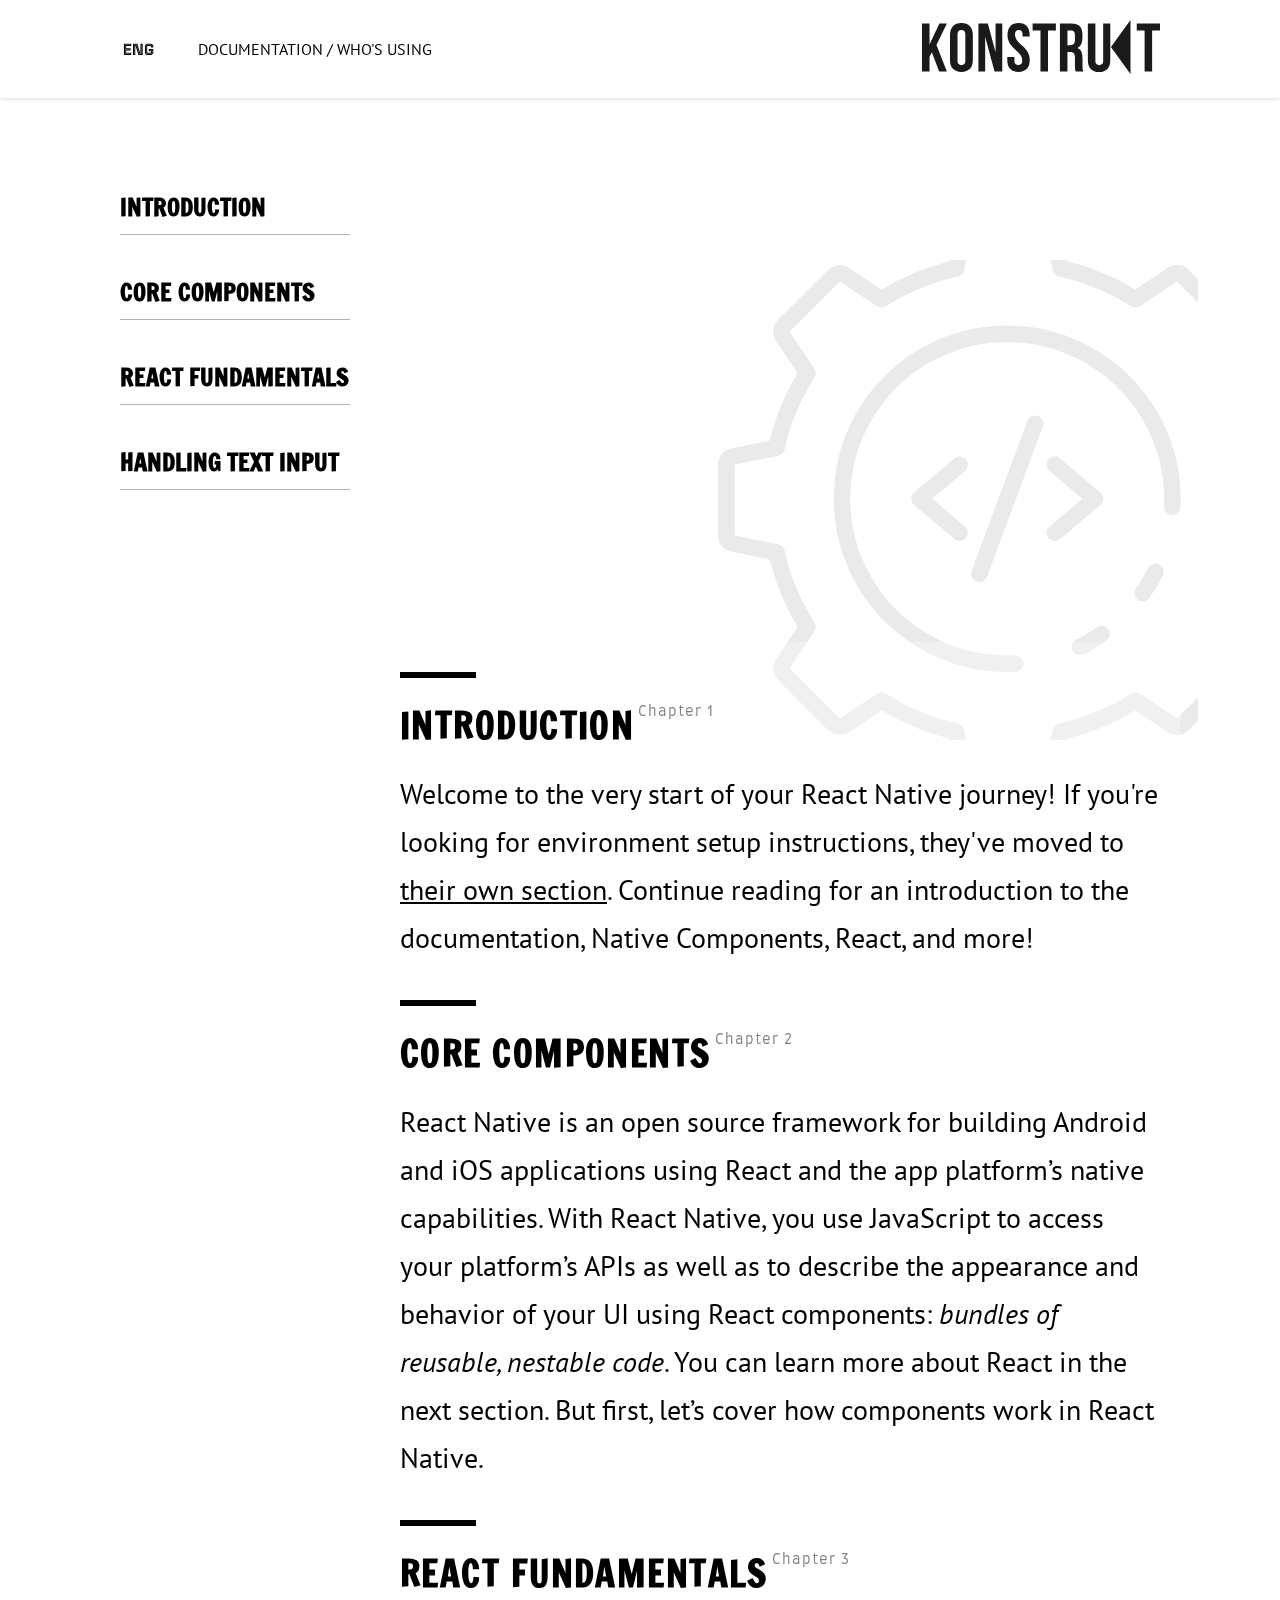
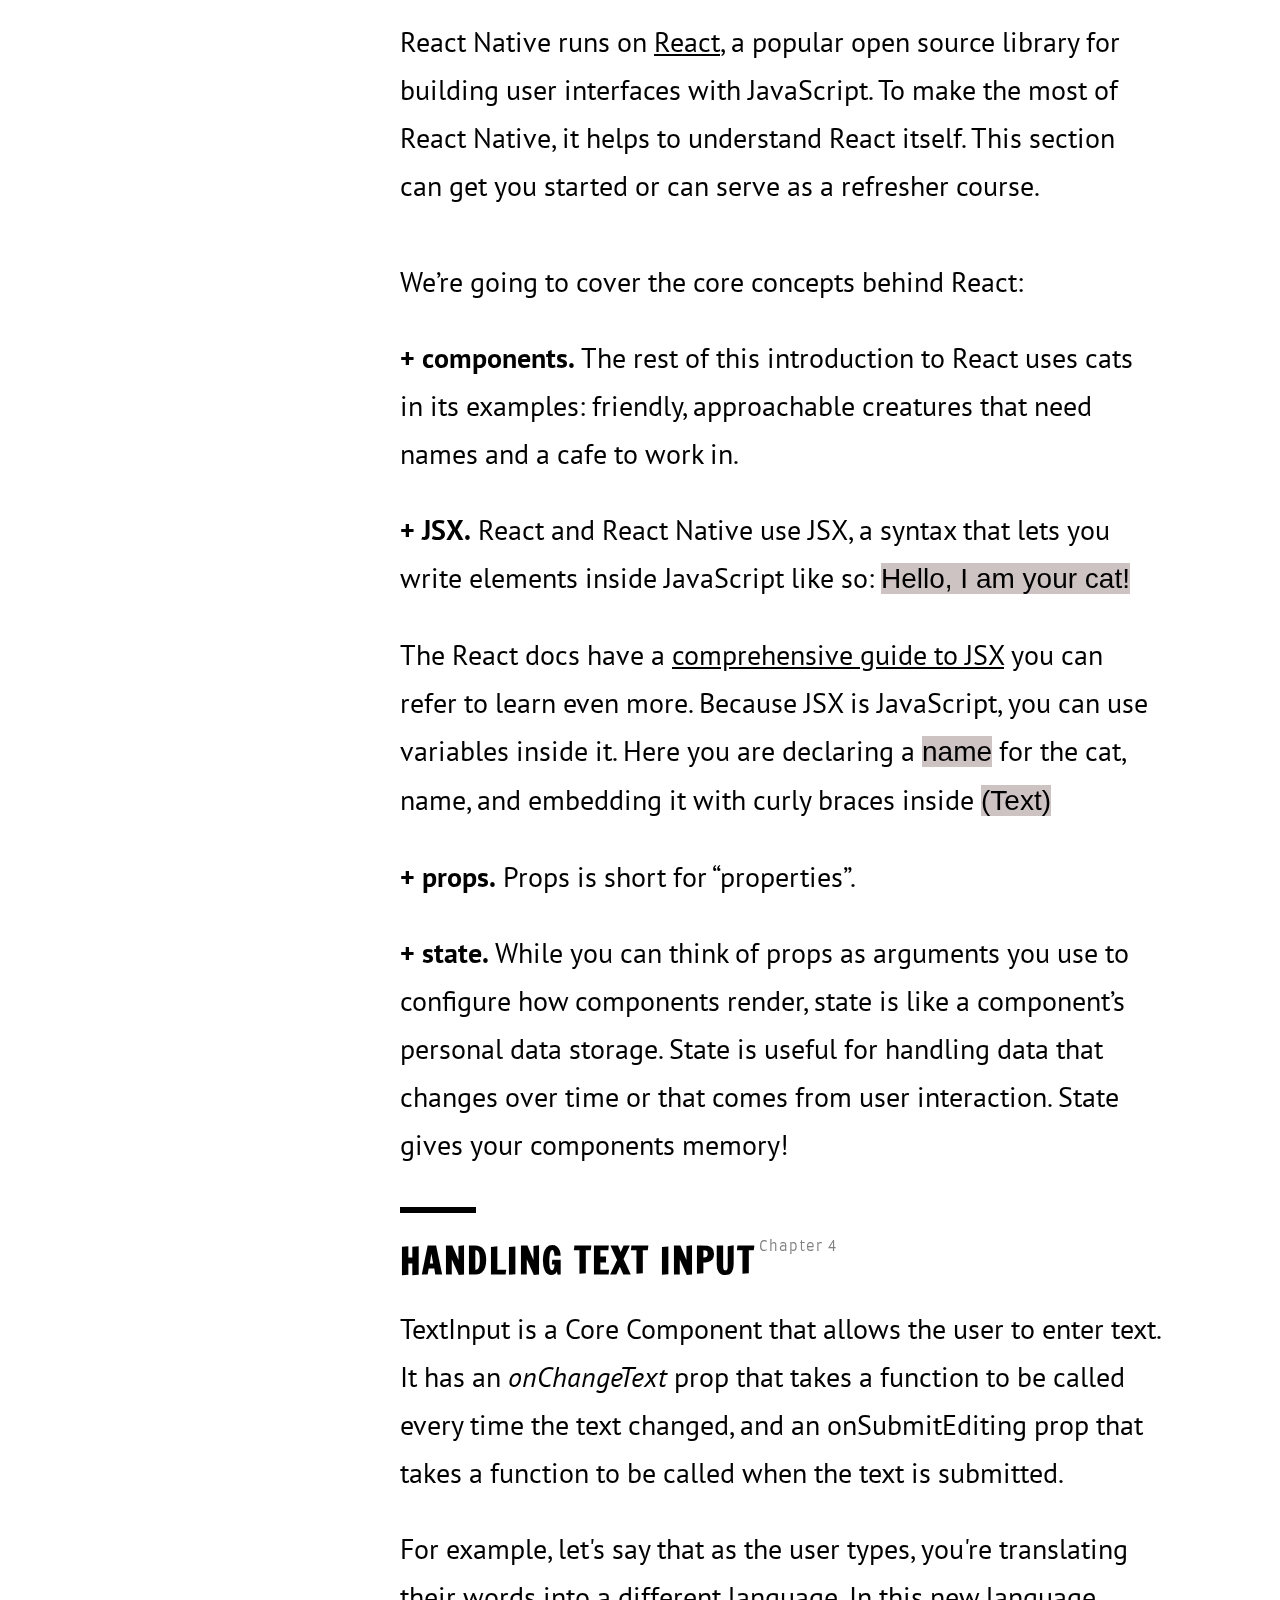
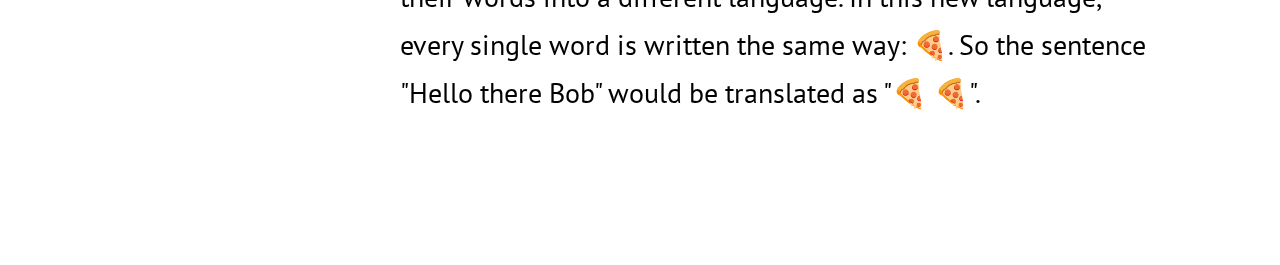
==== index.html @ cdc8ba78 "add content to HTML" ====
<!DOCTYPE html>
<html lang="en">
<head>
    <meta charset="UTF-8">
    <meta name="viewport" content="width=device-width, initial-scale=1.0">
    <title>CSS List</title>
    <link href="https://fonts.googleapis.com/css2?family=Francois+One&family=Farro:wght@300&family=PT+Sans:wght@400&family=Tourney:wght@700&display=swap" rel="stylesheet">
    <link rel="stylesheet" href="style.css">
</head>
<body>
    <header class="header">
        <div class="left-menu">
            <span class="eng">ENG</span>
            <span>DOCUMENTATION / WHO'S USING</span>
        </div>
        <div class="right-menu">
            <img src="img/company-logo-black.svg" alt="KONSTRUKT">
        </div>
    </header>

    <div class="pattern-container">
        <img src="img/bg-picture.svg" alt="Vector">    
    </div>

    <div class="side-menu">
        <div class="menu-item">INTRODUCTION</div>
        <div class="menu-item">CORE COMPONENTS</div>
        <div class="menu-item">REACT FUNDAMENTALS</div>
        <div class="menu-item">HANDLING TEXT INPUT</div>
    </div>

    <div class="content"> 
        <img src="img/divider.svg" alt="Line" class="title-divider">
        <br>
        <br>
        <div class="main-title">
            INTRODUCTION
            <span class="chapter">Chapter 1</span>
        </div>
        <p class="text">Welcome to the very start of your React Native journey! If you're looking for environment setup instructions, they've moved to <u>their own section</u>. Continue reading for an introduction to the documentation, Native Components, React, and more!</p>

        <img src="img/divider.svg" alt="Line" class="title-divider">
        <br>
        <br>
        <div class="main-title">
            CORE COMPONENTS
            <span class="chapter">Chapter 2</span>
        </div>
        <p class="text">React Native is an open source framework for building Android and iOS applications using React and the app platform’s native capabilities. With React Native, you use JavaScript to access your platform’s APIs as well as to describe the appearance and behavior of your UI using React components: <i>bundles of reusable, nestable code</i>. You can learn more about React in the next section. But first, let’s cover how components work in React Native.</p>

        <img src="img/divider.svg" alt="Line" class="title-divider">
        <br>
        <br>
        <div class="main-title">
            REACT FUNDAMENTALS
            <span class="chapter">Chapter 3</span>
        </div>
        <p class="text">React Native runs on <u>React</u>, a popular open source library for building user interfaces with JavaScript. To make the most of React Native, it helps to understand React itself. This section can get you started or can serve as a refresher course.
            <br><br>We’re going to cover the core concepts behind React:</p>
        <p class="text"><span class="highlight">+ components.</span> The rest of this introduction to React uses cats in its examples: friendly, approachable creatures that need names and a cafe to work in.</p>
        <p class="text"><span class="highlight">+ JSX.</span> React and React Native use JSX, a syntax that lets you write elements inside JavaScript like so: <span class="highlighted-text">Hello, I am your cat!</span></p>
        <p class="text">The React docs have a <u>comprehensive guide to JSX</u> you can refer to learn even more. Because JSX is JavaScript, you can use variables inside it. Here you are declaring a <span class="highlighted-text">name</span> for the cat, name, and embedding it with curly braces inside <span class="highlighted-text">(Text)</span></p>
        <p class="text"><span class="highlight">+ props.</span> Props is short for “properties”.</p>
        <p class="text"><span class="highlight">+ state.</span> While you can think of props as arguments you use to configure how components render, state is like a component’s personal data storage. State is useful for handling data that changes over time or that comes from user interaction. State gives your components memory!</p>

        <img src="img/divider.svg" alt="Line" class="title-divider">
        <br>
        <br>
        <div class="main-title">
            HANDLING TEXT INPUT
            <span class="chapter">Chapter 4</span>
        </div>
        <p class="text">TextInput is a Core Component that allows the user to enter text. It has an <i>onChangeText</i> prop that takes a function to be called every time the text changed, and an onSubmitEditing prop that takes a function to be called when the text is submitted.</p>
        <p class="text">For example, let's say that as the user types, you're translating their words into a different language. In this new language, every single word is written the same way: 🍕. So the sentence "Hello there Bob" would be translated as "🍕 🍕".</p>
    </div>
</body>
</html>
---- style.css ----
body {
  font-family: 'PT Sans', sans-serif; 
  margin: 100px;
  padding-top: 80px;
}

.main-title {
  font-family: 'Francois One', sans-serif;
  font-size: 36px;
  font-weight: bold; 
  line-height: 48px;
  letter-spacing: 0.04em;
  text-align: left;
  color: black;
  display: inline-flex;
  align-items: baseline; 
  text-align: center;
}

.chapter {
  font-family: 'Farro', sans-serif;
  font-size: 14px; 
  font-weight: 300;
  line-height: 30px;
  letter-spacing: 1px;
  color: grey;
  position: relative;
  top: -23px; 
  margin-left: 4px;
}

.text {
  font-family: 'PT Sans', sans-serif;
  font-size: 28px;
  font-weight: 400;
  line-height: 48px;
  text-align: left;
  margin-top: 20px;
}

i { 
  font-style: italic;
}

u { 
  text-decoration: underline;
}

.highlight {
  font-family: 'PT Sans', sans-serif;
  font-size: 28px;
  line-height: 48px;
  margin-top: 20px;
  color: rgb(0, 0, 0);
  font-weight: 800;
}

.highlighted-text {
  background-color: #cdc3c3; 
  font-family: Arial, sans-serif; 
  font-size: 28px; 
}

.header {
  display: flex;
  justify-content: space-between;
  align-items: center;
  padding: 20px;
  background-color: #ffffff;
  position: fixed; 
  top: 0; 
  left: 0; 
  right: 20px;
  width: 100%; 
  z-index: 1000; 
  box-shadow: 0 2px 4px rgba(0,0,0,0.1);
}

.header .left-menu span:first-child {
  margin-left: 103px;
  margin-right: 40px;
  font-weight: bold; 
  color: black; 
}

.header .left-menu .eng {
  font-family: 'Tourney', sans-serif;
  
}

.header .right-menu img {
  margin-right: 100px;
}

* {
  box-sizing: border-box;
}

.pattern-container {
  position: fixed;
  top: 260px; 
  left: calc(100% - 812px); 
  width: 800px;
  height: 800px; 
  z-index: -1;
  transform: translateX(250px); 
}

.pattern-container img {
  width: 60%;
  height: 60%;
  object-fit: cover;
}

.content {
  position: relative;
  z-index: 1;
  background-color: rgba(300, 300, 300, 0.3); 
  padding: 20px;
  margin-left: 280px;
 
  

}

.title-divider {
  width: 10%; 
  height: auto;
}

.side-menu {
  position: -webkit-sticky; /* Для поддержки Safari */
  position: sticky;
  top: 150px; /* Расстояние от верха экрана */
  left: 120px; /* Смещение от левого края */
  width: 385px; /* Ширина side-menu */
  height: 462px; /* Высота side-menu */
  padding: 10px 0 0 0; /* Внутренние отступы */
  background-color: rgba(255, 255, 255, 0); /* Полупрозрачный фон для улучшения читаемости текста */
  z-index: 2;
  gap: 70px; /* Разрыв между элементами */
}

.side-menu .menu-item {
  font-family: 'Francois One', sans-serif;
  font-size: 24px;
  font-weight: bold; 
  margin-bottom: 40px;
  border-bottom: 1px solid #b7b3b3;
  padding-bottom: 10px;
  width: 230px;
}
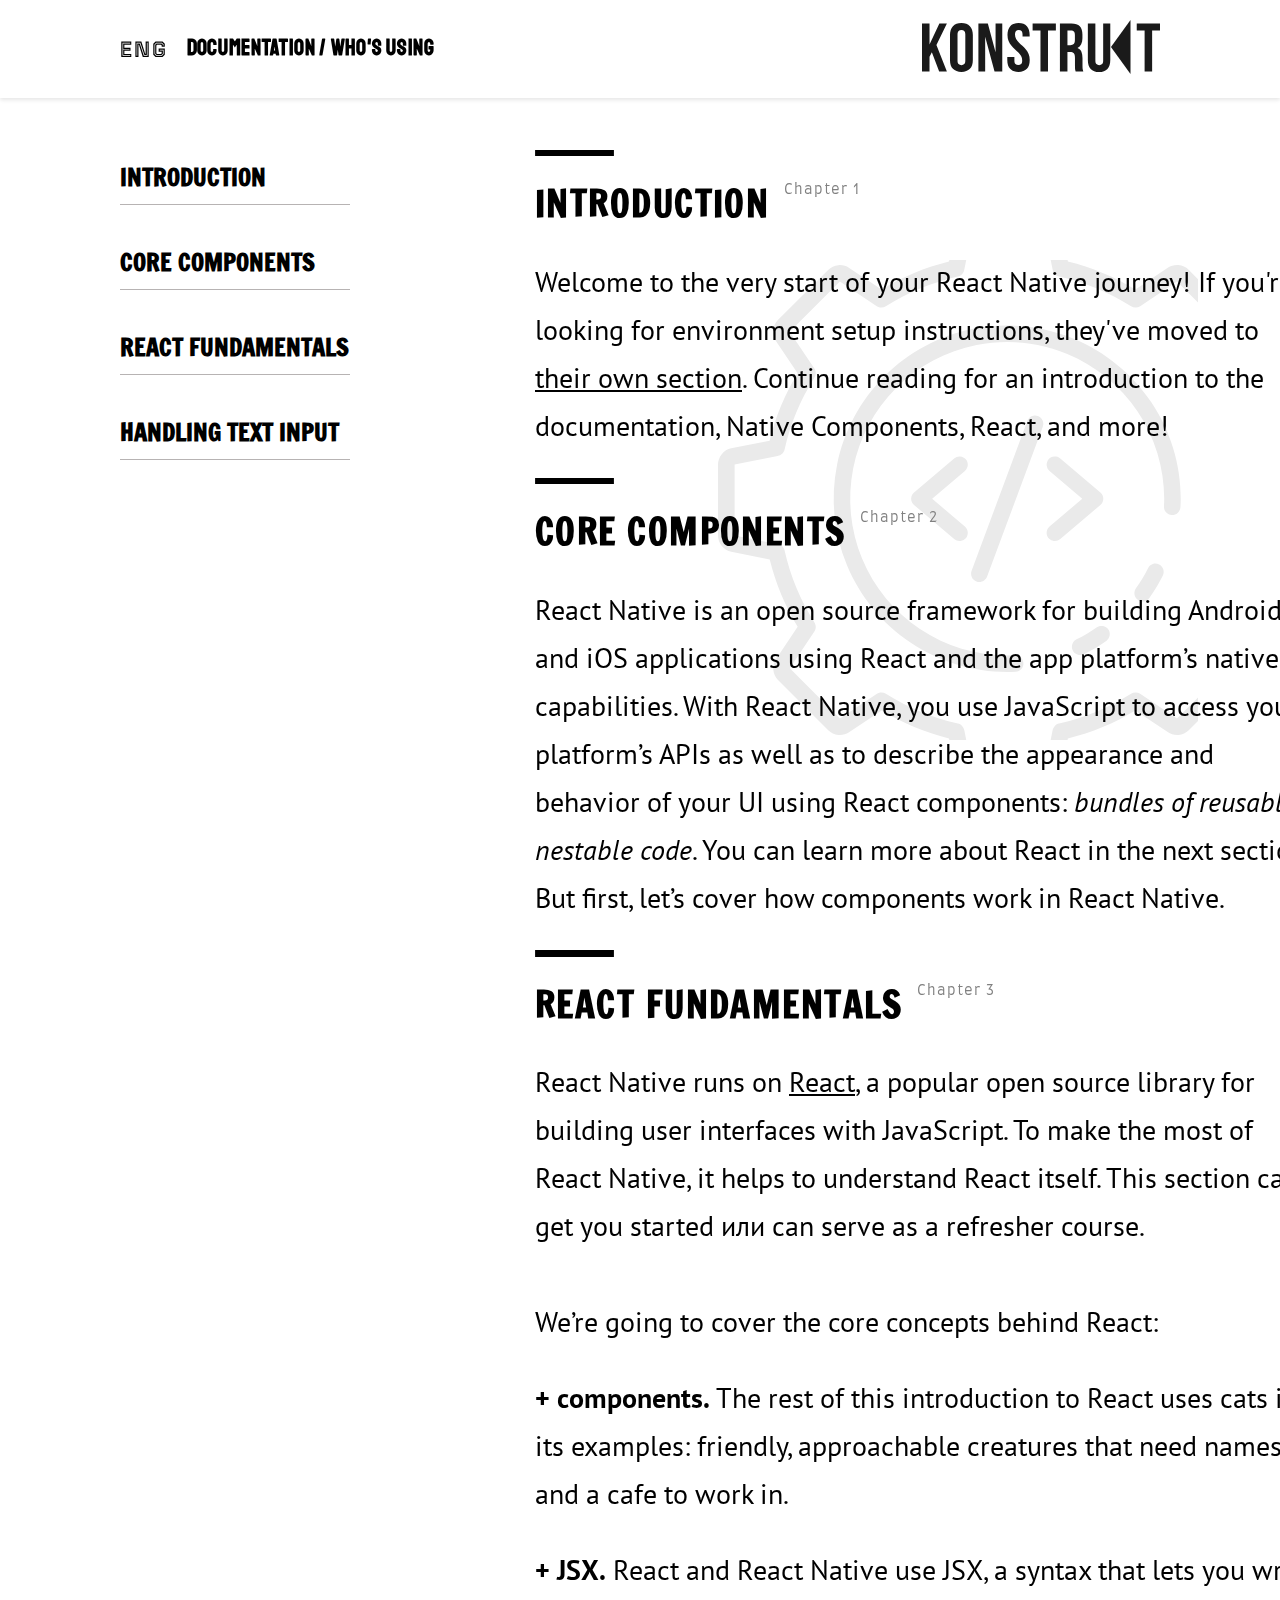
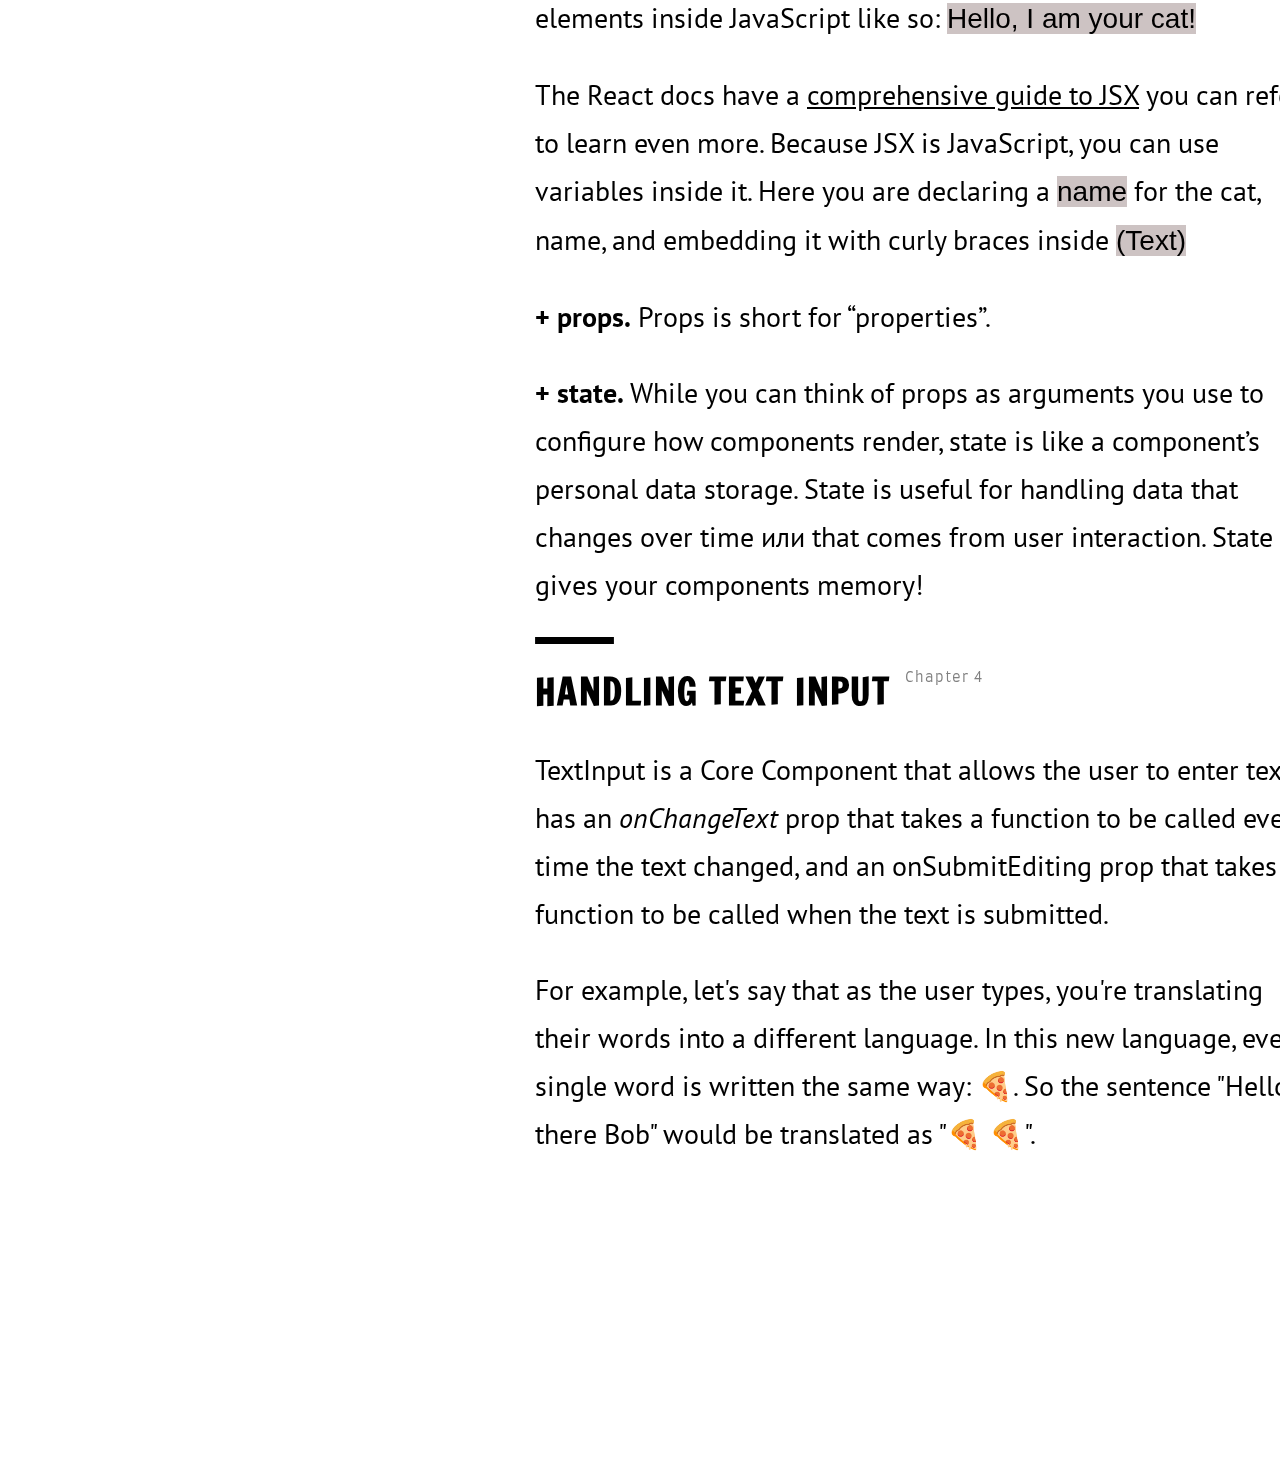
==== commit 41ec270a: "inital commit" ====
--- a/index.html
+++ b/index.html
@@ -1,77 +1,135 @@
 <!DOCTYPE html>
 <html lang="en">
-<head>
-    <meta charset="UTF-8">
-    <meta name="viewport" content="width=device-width, initial-scale=1.0">
-    <title>CSS List</title>
-    <link href="https://fonts.googleapis.com/css2?family=Francois+One&family=Farro:wght@300&family=PT+Sans:wght@400&family=Tourney:wght@700&display=swap" rel="stylesheet">
-    <link rel="stylesheet" href="style.css">
-</head>
-<body>
+  <head>
+    <meta charset="UTF-8" />
+    <meta name="viewport" content="width=device-width, initial-scale=1.0" />
+    <title>React Native Documentation</title>
+    <link
+      href="https://fonts.googleapis.com/css2?family=Francois+One&family=Farro:wght@300&family=PT+Sans:wght@400&display=swap"
+      rel="stylesheet"
+    />
+    <link
+      href="https://fonts.googleapis.com/css2?family=Staatliches&family=Tourney:wght@600&display=swap"
+      rel="stylesheet"
+    />
+    <link rel="stylesheet" href="style.css" />
+  </head>
+  <body>
     <header class="header">
-        <div class="left-menu">
-            <span class="eng">ENG</span>
-            <span>DOCUMENTATION / WHO'S USING</span>
-        </div>
-        <div class="right-menu">
-            <img src="img/company-logo-black.svg" alt="KONSTRUKT">
-        </div>
+      <div class="left-menu">
+        <a href="#" class="eng">ENG</a>
+        <a href="#" class="doc-link">DOCUMENTATION / WHO'S USING</a>
+      </div>
+      <div class="right-menu">
+        <a href="index.html">
+          <img src="img/company-logo-black.svg" alt="KONSTRUKT" />
+        </a>
+      </div>
     </header>
+    <div class="pattern-container">
+      <img src="img/bg-picture.svg" alt="Vector" />
+    </div>
+    <div class="side-menu">
+      <div class="menu-item">INTRODUCTION</div>
+      <div class="menu-item">CORE COMPONENTS</div>
+      <div class="menu-item">REACT FUNDAMENTALS</div>
+      <div class="menu-item">HANDLING TEXT INPUT</div>
+    </div>
+    <div class="content">
+      <section>
+        <img src="img/divider.svg" alt="Line" class="title-divider" />
+        <h2 class="main-title" id="introduction">
+          INTRODUCTION
+          <span class="chapter">Chapter 1</span>
+        </h2>
+        <p class="text">
+          Welcome to the very start of your React Native journey! If you're
+          looking for environment setup instructions, they've moved to
+          <u>their own section</u>. Continue reading for an introduction to the
+          documentation, Native Components, React, and more!
+        </p>
+      </section>
 
-    <div class="pattern-container">
-        <img src="img/bg-picture.svg" alt="Vector">    
+      <section>
+        <img src="img/divider.svg" alt="Line" class="title-divider" />
+        <h2 class="main-title" id="core-components">
+          CORE COMPONENTS
+          <span class="chapter">Chapter 2</span>
+        </h2>
+        <p class="text">
+          React Native is an open source framework for building Android and iOS
+          applications using React and the app platform’s native capabilities.
+          With React Native, you use JavaScript to access your platform’s APIs
+          as well as to describe the appearance and behavior of your UI using
+          React components: <i>bundles of reusable, nestable code</i>. You can
+          learn more about React in the next section. But first, let’s cover how
+          components work in React Native.
+        </p>
+      </section>
+
+      <section>
+        <img src="img/divider.svg" alt="Line" class="title-divider" />
+        <h2 class="main-title" id="react-fundamentals">
+          REACT FUNDAMENTALS
+          <span class="chapter">Chapter 3</span>
+        </h2>
+        <p class="text">
+          React Native runs on <u>React</u>, a popular open source library for
+          building user interfaces with JavaScript. To make the most of React
+          Native, it helps to understand React itself. This section can get you
+          started или can serve as a refresher course. <br /><br />We’re going
+          to cover the core concepts behind React:
+        </p>
+        <p class="text">
+          <span class="highlight">+ components.</span> The rest of this
+          introduction to React uses cats in its examples: friendly,
+          approachable creatures that need names and a cafe to work in.
+        </p>
+        <p class="text">
+          <span class="highlight">+ JSX.</span> React and React Native use JSX,
+          a syntax that lets you write elements inside JavaScript like so:
+          <span class="highlighted-text">Hello, I am your cat!</span>
+        </p>
+        <p class="text">
+          The React docs have a <u>comprehensive guide to JSX</u> you can refer
+          to learn even more. Because JSX is JavaScript, you can use variables
+          inside it. Here you are declaring a
+          <span class="highlighted-text">name</span> for the cat, name, and
+          embedding it with curly braces inside
+          <span class="highlighted-text">(Text)</span>
+        </p>
+        <p class="text">
+          <span class="highlight">+ props.</span> Props is short for
+          “properties”.
+        </p>
+        <p class="text">
+          <span class="highlight">+ state.</span> While you can think of props
+          as arguments you use to configure how components render, state is like
+          a component’s personal data storage. State is useful for handling data
+          that changes over time или that comes from user interaction. State
+          gives your components memory!
+        </p>
+      </section>
+
+      <section>
+        <img src="img/divider.svg" alt="Line" class="title-divider" />
+        <h2 class="main-title" id="handling-text-input">
+          HANDLING TEXT INPUT
+          <span class="chapter">Chapter 4</span>
+        </h2>
+        <p class="text">
+          TextInput is a Core Component that allows the user to enter text. It
+          has an <i>onChangeText</i> prop that takes a function to be called
+          every time the text changed, and an onSubmitEditing prop that takes a
+          function to be called when the text is submitted.
+        </p>
+        <p class="text">
+          For example, let's say that as the user types, you're translating
+          their words into a different language. In this new language, every
+          single word is written the same way: 🍕. So the sentence "Hello there
+          Bob" would be translated as "🍕 🍕".
+        </p>
+      </section>
     </div>
-
-    <div class="side-menu">
-        <div class="menu-item">INTRODUCTION</div>
-        <div class="menu-item">CORE COMPONENTS</div>
-        <div class="menu-item">REACT FUNDAMENTALS</div>
-        <div class="menu-item">HANDLING TEXT INPUT</div>
-    </div>
-
-    <div class="content"> 
-        <img src="img/divider.svg" alt="Line" class="title-divider">
-        <br>
-        <br>
-        <div class="main-title">
-            INTRODUCTION
-            <span class="chapter">Chapter 1</span>
-        </div>
-        <p class="text">Welcome to the very start of your React Native journey! If you're looking for environment setup instructions, they've moved to <u>their own section</u>. Continue reading for an introduction to the documentation, Native Components, React, and more!</p>
-
-        <img src="img/divider.svg" alt="Line" class="title-divider">
-        <br>
-        <br>
-        <div class="main-title">
-            CORE COMPONENTS
-            <span class="chapter">Chapter 2</span>
-        </div>
-        <p class="text">React Native is an open source framework for building Android and iOS applications using React and the app platform’s native capabilities. With React Native, you use JavaScript to access your platform’s APIs as well as to describe the appearance and behavior of your UI using React components: <i>bundles of reusable, nestable code</i>. You can learn more about React in the next section. But first, let’s cover how components work in React Native.</p>
-
-        <img src="img/divider.svg" alt="Line" class="title-divider">
-        <br>
-        <br>
-        <div class="main-title">
-            REACT FUNDAMENTALS
-            <span class="chapter">Chapter 3</span>
-        </div>
-        <p class="text">React Native runs on <u>React</u>, a popular open source library for building user interfaces with JavaScript. To make the most of React Native, it helps to understand React itself. This section can get you started or can serve as a refresher course.
-            <br><br>We’re going to cover the core concepts behind React:</p>
-        <p class="text"><span class="highlight">+ components.</span> The rest of this introduction to React uses cats in its examples: friendly, approachable creatures that need names and a cafe to work in.</p>
-        <p class="text"><span class="highlight">+ JSX.</span> React and React Native use JSX, a syntax that lets you write elements inside JavaScript like so: <span class="highlighted-text">Hello, I am your cat!</span></p>
-        <p class="text">The React docs have a <u>comprehensive guide to JSX</u> you can refer to learn even more. Because JSX is JavaScript, you can use variables inside it. Here you are declaring a <span class="highlighted-text">name</span> for the cat, name, and embedding it with curly braces inside <span class="highlighted-text">(Text)</span></p>
-        <p class="text"><span class="highlight">+ props.</span> Props is short for “properties”.</p>
-        <p class="text"><span class="highlight">+ state.</span> While you can think of props as arguments you use to configure how components render, state is like a component’s personal data storage. State is useful for handling data that changes over time or that comes from user interaction. State gives your components memory!</p>
-
-        <img src="img/divider.svg" alt="Line" class="title-divider">
-        <br>
-        <br>
-        <div class="main-title">
-            HANDLING TEXT INPUT
-            <span class="chapter">Chapter 4</span>
-        </div>
-        <p class="text">TextInput is a Core Component that allows the user to enter text. It has an <i>onChangeText</i> prop that takes a function to be called every time the text changed, and an onSubmitEditing prop that takes a function to be called when the text is submitted.</p>
-        <p class="text">For example, let's say that as the user types, you're translating their words into a different language. In this new language, every single word is written the same way: 🍕. So the sentence "Hello there Bob" would be translated as "🍕 🍕".</p>
-    </div>
-</body>
+  </body>
 </html>
--- a/style.css
+++ b/style.css
@@ -1,7 +1,8 @@
 body {
   font-family: 'PT Sans', sans-serif; 
-  margin: 100px;
+  margin: 0;
   padding-top: 80px;
+  overflow-x: hidden;
 }
 
 .main-title {
@@ -12,9 +13,8 @@
   letter-spacing: 0.04em;
   text-align: left;
   color: black;
-  display: inline-flex;
-  align-items: baseline; 
-  text-align: center;
+  display: block;
+  margin-top: 10px; /* Добавлен отступ сверху */
 }
 
 .chapter {
@@ -70,7 +70,7 @@
   position: fixed; 
   top: 0; 
   left: 0; 
-  right: 20px;
+  right: 0;
   width: 100%; 
   z-index: 1000; 
   box-shadow: 0 2px 4px rgba(0,0,0,0.1);
@@ -85,11 +85,42 @@
 
 .header .left-menu .eng {
   font-family: 'Tourney', sans-serif;
-  
+  font-size: 22px;
+  font-weight: 600;
+  line-height: 18px;
+  letter-spacing: 0.06em;
+  text-align: center;
+  margin-left: 100px;
+}
+
+.header .right-menu a {
+  display: inline-block;
+  margin-right: 100px;
 }
 
 .header .right-menu img {
-  margin-right: 100px;
+  display: block;
+}
+
+.header .left-menu {
+  display: flex;
+  align-items: center;
+}
+
+.header .left-menu a {
+  font-weight: bold; 
+  color: black; 
+  text-decoration: none; 
+  margin-right: 20px; 
+}
+
+.doc-link {
+  font-family: 'Staatliches', sans-serif;
+  font-size: 22px;
+  font-weight: 400;
+  line-height: 27.5px;
+  letter-spacing: 0.03em;
+  text-align: left;
 }
 
 * {
@@ -112,33 +143,37 @@
   object-fit: cover;
 }
 
+.content-wrapper {
+  display: flex;
+  margin-top: 150px; /* Ensure content starts below the header */
+}
+
 .content {
-  position: relative;
-  z-index: 1;
-  background-color: rgba(300, 300, 300, 0.3); 
-  padding: 20px;
-  margin-left: 280px;
- 
-  
-
+  width: 785px;
+  height: 2931px;
+  position: absolute;
+  top: 150px;
+  left: 535px;
+  padding: 0 0 90px 0;
+  gap: 70px;
 }
 
 .title-divider {
   width: 10%; 
   height: auto;
+  margin-bottom: 10px; /* Добавлен отступ снизу */
 }
 
 .side-menu {
-  position: -webkit-sticky; /* Для поддержки Safari */
-  position: sticky;
-  top: 150px; /* Расстояние от верха экрана */
-  left: 120px; /* Смещение от левого края */
-  width: 385px; /* Ширина side-menu */
-  height: 462px; /* Высота side-menu */
-  padding: 10px 0 0 0; /* Внутренние отступы */
-  background-color: rgba(255, 255, 255, 0); /* Полупрозрачный фон для улучшения читаемости текста */
+  width: 385px;
+  height: 462px;
+  position: absolute;
+  top: 150px;
+  left: 120px;
+  padding: 10px 0 0 0; 
+  background-color: rgba(255, 255, 255, 0); 
   z-index: 2;
-  gap: 70px; /* Разрыв между элементами */
+  gap: 70px;
 }
 
 .side-menu .menu-item {
@@ -149,4 +184,7 @@
   border-bottom: 1px solid #b7b3b3;
   padding-bottom: 10px;
   width: 230px;
+  display: block;
+  color: black;
+  text-decoration: none;
 }
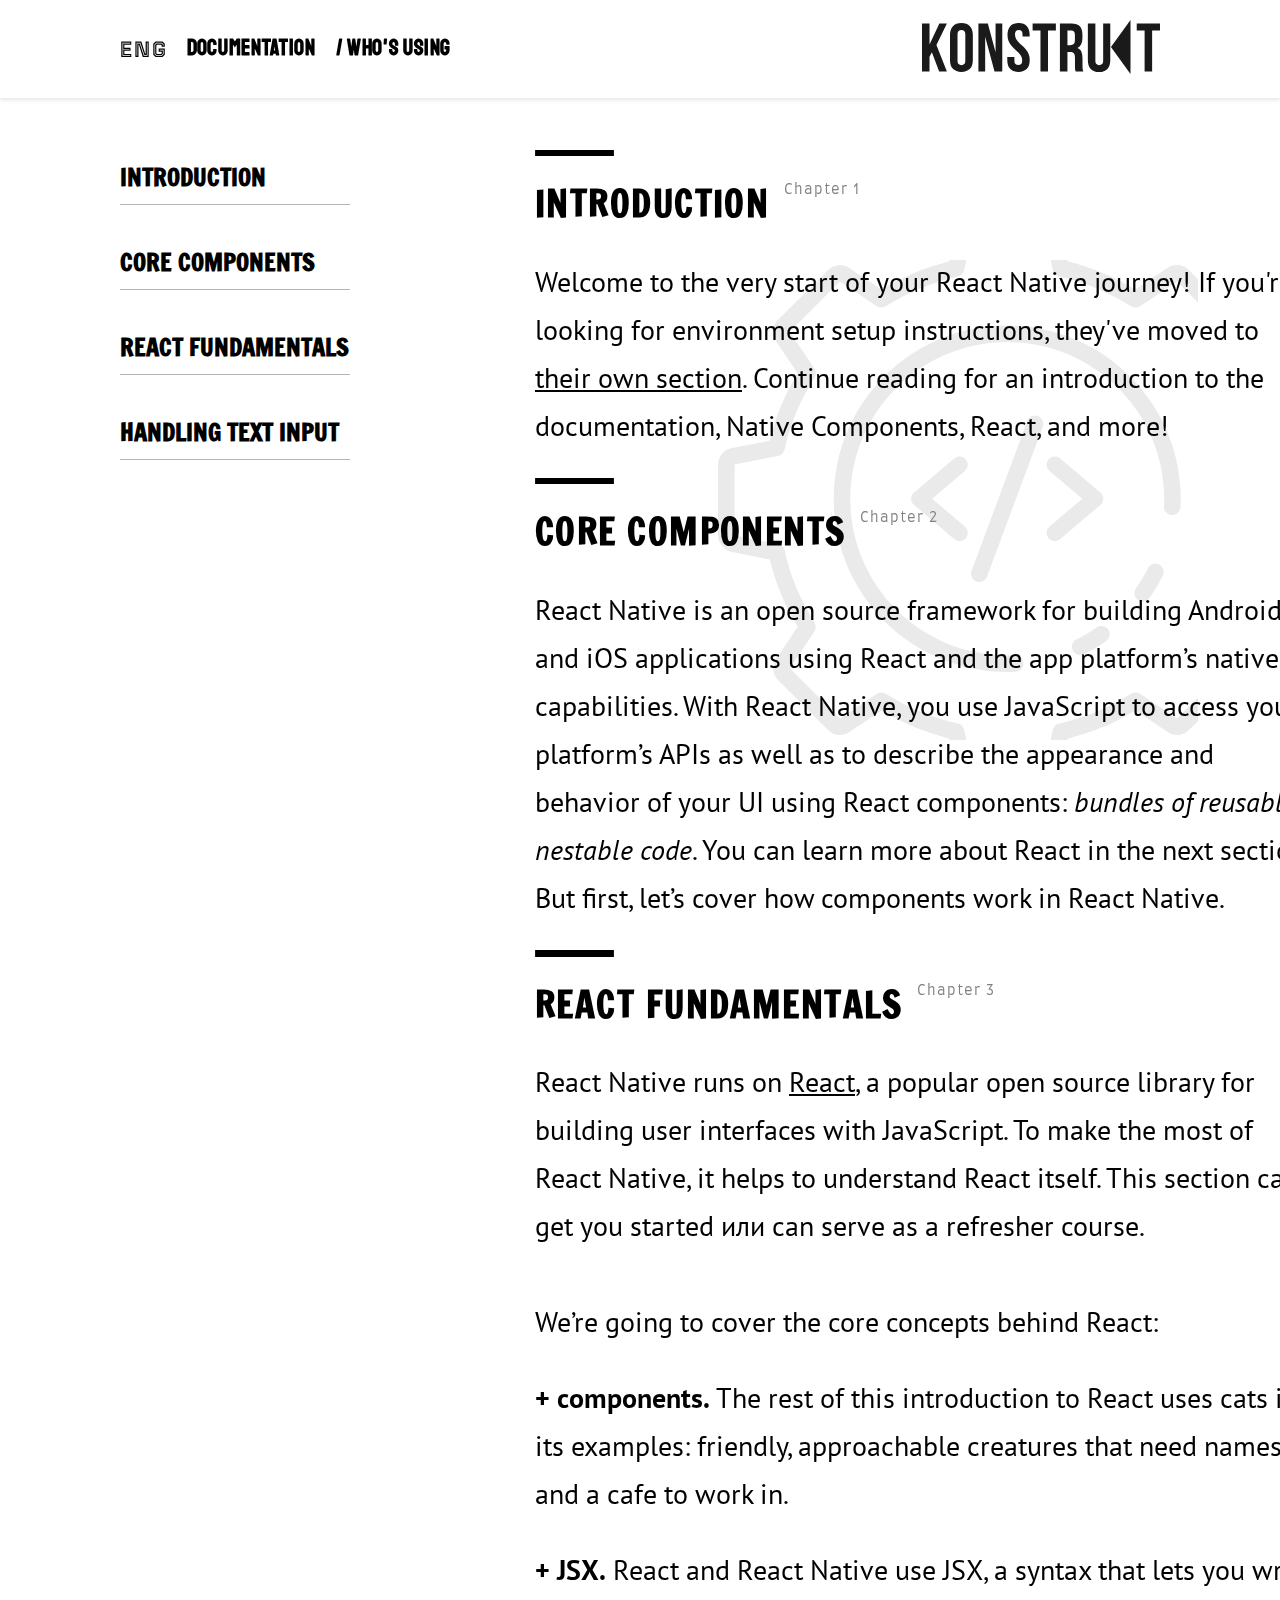
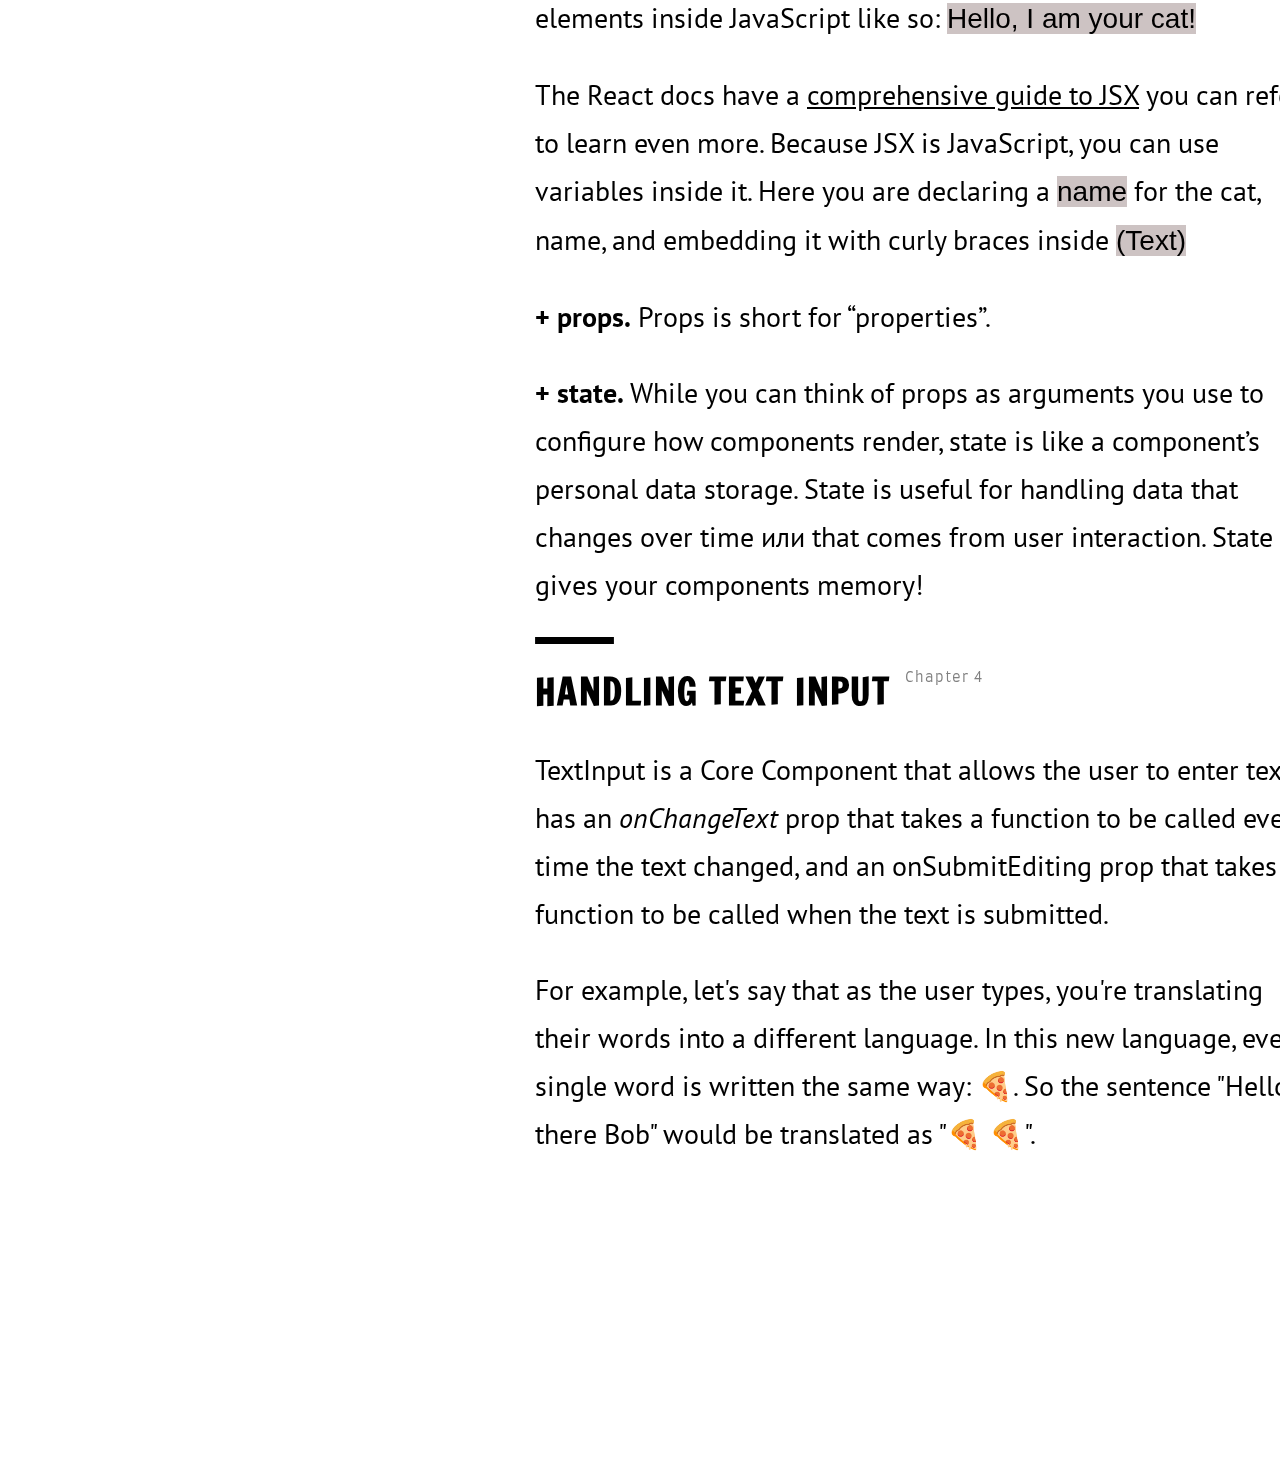
==== commit fdcd06c0: "inital commit" ====
--- a/index.html
+++ b/index.html
@@ -17,8 +17,9 @@
   <body>
     <header class="header">
       <div class="left-menu">
-        <a href="#" class="eng">ENG</a>
-        <a href="#" class="doc-link">DOCUMENTATION / WHO'S USING</a>
+        <a href="index.html" class="eng">ENG</a>
+        <a href="#" class="doc-link">DOCUMENTATION</a>
+        <a href="index2.html" class="doc-link"> / WHO'S USING</a>
       </div>
       <div class="right-menu">
         <a href="index.html">
@@ -29,12 +30,12 @@
     <div class="pattern-container">
       <img src="img/bg-picture.svg" alt="Vector" />
     </div>
-    <div class="side-menu">
-      <div class="menu-item">INTRODUCTION</div>
-      <div class="menu-item">CORE COMPONENTS</div>
-      <div class="menu-item">REACT FUNDAMENTALS</div>
-      <div class="menu-item">HANDLING TEXT INPUT</div>
-    </div>
+    <nav class="side-menu">
+      <a href="#introduction" class="menu-item">INTRODUCTION</a>
+      <a href="#core-components" class="menu-item">CORE COMPONENTS</a>
+      <a href="#react-fundamentals" class="menu-item">REACT FUNDAMENTALS</a>
+      <a href="#handling-text-input" class="menu-item">HANDLING TEXT INPUT</a>
+    </nav>
     <div class="content">
       <section>
         <img src="img/divider.svg" alt="Line" class="title-divider" />
--- a/style.css
+++ b/style.css
@@ -14,7 +14,7 @@
   text-align: left;
   color: black;
   display: block;
-  margin-top: 10px; /* Добавлен отступ сверху */
+  margin-top: 10px;
 }
 
 .chapter {
@@ -145,7 +145,7 @@
 
 .content-wrapper {
   display: flex;
-  margin-top: 150px; /* Ensure content starts below the header */
+  margin-top: 150px; 
 }
 
 .content {
@@ -161,7 +161,7 @@
 .title-divider {
   width: 10%; 
   height: auto;
-  margin-bottom: 10px; /* Добавлен отступ снизу */
+  margin-bottom: 10px; 
 }
 
 .side-menu {
